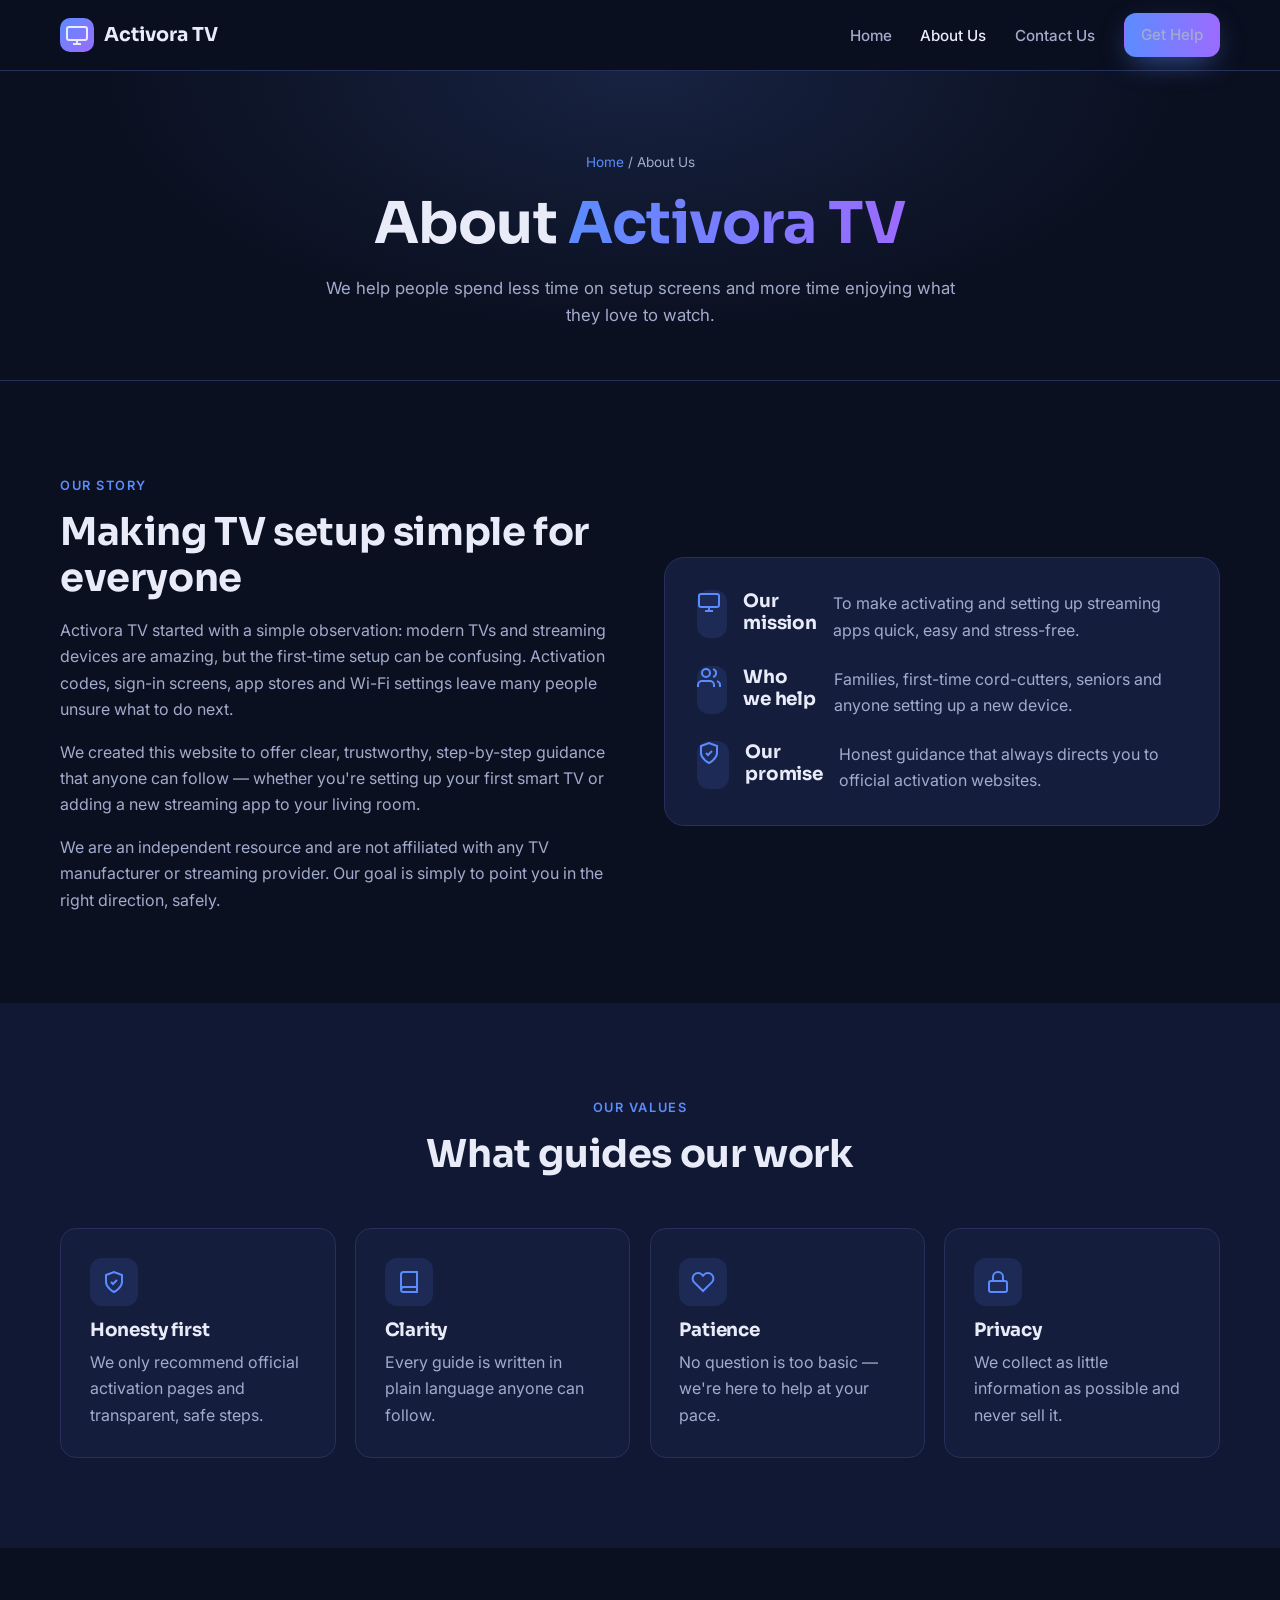
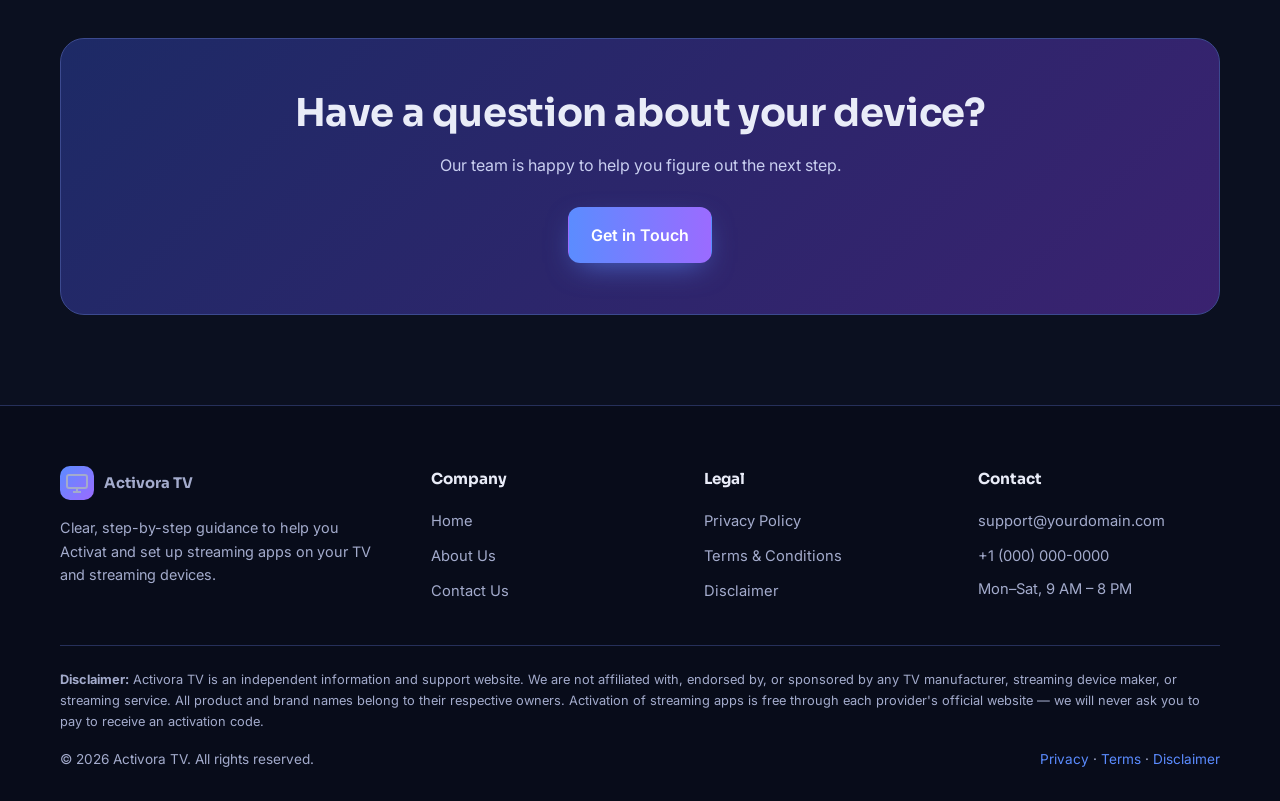
==== about.html @ 7fd3300e "Add files via upload" ====
<!DOCTYPE html>
<html lang="en">
<head>
<meta charset="UTF-8">
<meta name="viewport" content="width=device-width, initial-scale=1.0">
<title>About Us — Activora TV</title>
<meta name="description" content="Learn about Activora TV, an independent website offering clear guidance for activating streaming apps on TVs.">
<link rel="preconnect" href="https://fonts.googleapis.com">
<link rel="preconnect" href="https://fonts.gstatic.com" crossorigin>
<link href="https://fonts.googleapis.com/css2?family=Inter:wght@400;500;600;700&family=Sora:wght@600;700&display=swap" rel="stylesheet">
<link rel="stylesheet" href="style.css">
</head>
<body>
<header class="site-header">
  <nav class="container nav" aria-label="Main">
    <a href="index.html" class="logo"><span class="logo-mark"><svg width="24" height="24" fill="none" stroke="currentColor" stroke-width="2" viewBox="0 0 24 24"><rect x="2" y="4" width="20" height="13" rx="2"/><path d="M8 21h8M12 17v4"/></svg></span>Activora TV</a>
    <button class="nav-toggle" aria-label="Open menu" aria-expanded="false">&#9776;</button>
    <ul class="nav-links">
      <li><a href="index.html">Home</a></li><li><a href="about.html" class="active">About Us</a></li><li><a href="contact.html">Contact Us</a></li>
      <li><a href="contact.html" class="btn btn-primary btn-sm">Get Help</a></li>
    </ul>
  </nav>
</header>
<section class="page-hero">
  <div class="container">
    <div class="breadcrumb"><a href="index.html">Home</a> / About Us</div>
    <h1>About <span class="grad">Activora TV</span></h1>
    <p>We help people spend less time on setup screens and more time enjoying what they love to watch.</p>
  </div>
</section>

<main>
<section>
  <div class="container mission">
    <div>
      <span class="eyebrow">Our Story</span>
      <h2>Making TV setup simple for everyone</h2>
      <p style="margin-top:1rem">Activora TV started with a simple observation: modern TVs and streaming devices are amazing, but the first-time setup can be confusing. Activation codes, sign-in screens, app stores and Wi-Fi settings leave many people unsure what to do next.</p>
      <p>We created this website to offer clear, trustworthy, step-by-step guidance that anyone can follow — whether you're setting up your first smart TV or adding a new streaming app to your living room.</p>
      <p>We are an independent resource and are not affiliated with any TV manufacturer or streaming provider. Our goal is simply to point you in the right direction, safely.</p>
    </div>
    <div class="stat-card">
      <div><div class="icon"><svg width="24" height="24" fill="none" stroke="currentColor" stroke-width="2" viewBox="0 0 24 24"><rect x="2" y="4" width="20" height="13" rx="2"/><path d="M8 21h8M12 17v4"/></svg></div><div><h3>Our mission</h3><p>To make activating and setting up streaming apps quick, easy and stress-free.</p></div></div>
      <div><div class="icon"><svg width="24" height="24" fill="none" stroke="currentColor" stroke-width="2" viewBox="0 0 24 24"><path d="M17 21v-2a4 4 0 0 0-4-4H5a4 4 0 0 0-4 4v2"/><circle cx="9" cy="7" r="4"/><path d="M23 21v-2a4 4 0 0 0-3-3.9M16 3.1a4 4 0 0 1 0 7.8"/></svg></div><div><h3>Who we help</h3><p>Families, first-time cord-cutters, seniors and anyone setting up a new device.</p></div></div>
      <div><div class="icon"><svg width="24" height="24" fill="none" stroke="currentColor" stroke-width="2" viewBox="0 0 24 24"><path d="M12 22s8-4 8-10V5l-8-3-8 3v7c0 6 8 10 8 10z"/><path d="m9 12 2 2 4-4"/></svg></div><div><h3>Our promise</h3><p>Honest guidance that always directs you to official activation websites.</p></div></div>
    </div>
  </div>
</section>

<section class="alt">
  <div class="container">
    <div class="section-head">
      <span class="eyebrow">Our Values</span>
      <h2>What guides our work</h2>
    </div>
    <div class="grid-4 values"><div class="card"><div class="icon"><svg width="24" height="24" fill="none" stroke="currentColor" stroke-width="2" viewBox="0 0 24 24"><path d="M12 22s8-4 8-10V5l-8-3-8 3v7c0 6 8 10 8 10z"/><path d="m9 12 2 2 4-4"/></svg></div><h3>Honesty first</h3><p>We only recommend official activation pages and transparent, safe steps.</p></div><div class="card"><div class="icon"><svg width="24" height="24" fill="none" stroke="currentColor" stroke-width="2" viewBox="0 0 24 24"><path d="M4 19.5A2.5 2.5 0 0 1 6.5 17H20V2H6.5A2.5 2.5 0 0 0 4 4.5v15z"/><path d="M6.5 17A2.5 2.5 0 0 0 4 19.5 2.5 2.5 0 0 0 6.5 22H20v-5"/></svg></div><h3>Clarity</h3><p>Every guide is written in plain language anyone can follow.</p></div><div class="card"><div class="icon"><svg width="24" height="24" fill="none" stroke="currentColor" stroke-width="2" viewBox="0 0 24 24"><path d="M20.8 4.6a5.5 5.5 0 0 0-7.8 0L12 5.7l-1-1.1a5.5 5.5 0 0 0-7.8 7.8L12 21l8.8-8.6a5.5 5.5 0 0 0 0-7.8z"/></svg></div><h3>Patience</h3><p>No question is too basic — we're here to help at your pace.</p></div><div class="card"><div class="icon"><svg width="24" height="24" fill="none" stroke="currentColor" stroke-width="2" viewBox="0 0 24 24"><rect x="3" y="11" width="18" height="11" rx="2"/><path d="M7 11V7a5 5 0 0 1 10 0v4"/></svg></div><h3>Privacy</h3><p>We collect as little information as possible and never sell it.</p></div></div>
  </div>
</section>

<section>
  <div class="container">
    <div class="cta-box">
      <h2>Have a question about your device?</h2>
      <p>Our team is happy to help you figure out the next step.</p>
      <a href="contact.html" class="btn btn-primary">Get in Touch</a>
    </div>
  </div>
</section>
</main>
<footer class="site-footer">
  <div class="container">
    <div class="footer-grid">
      <div class="footer-about">
        <a href="index.html" class="logo"><span class="logo-mark"><svg width="24" height="24" fill="none" stroke="currentColor" stroke-width="2" viewBox="0 0 24 24"><rect x="2" y="4" width="20" height="13" rx="2"/><path d="M8 21h8M12 17v4"/></svg></span>Activora TV</a>
        <p>Clear, step-by-step guidance to help you Activat and set up streaming apps on your TV and streaming devices.</p>
      </div>
      <div>
        <h4>Company</h4>
        <ul>
          <li><a href="index.html">Home</a></li>
          <li><a href="about.html">About Us</a></li>
          <li><a href="contact.html">Contact Us</a></li>
        </ul>
      </div>
      <div>
        <h4>Legal</h4>
        <ul>
          <li><a href="privacy.html">Privacy Policy</a></li>
          <li><a href="terms.html">Terms &amp; Conditions</a></li>
          <li><a href="disclaimer.html">Disclaimer</a></li>
        </ul>
      </div>
      <div>
        <h4>Contact</h4>
        <ul>
          <li><a href="mailto:support@yourdomain.com">support@yourdomain.com</a></li>
          <li><a href="tel:+1(000)000-0000">+1 (000) 000-0000</a></li>
          <li style="color:var(--muted);font-size:.92rem">Mon–Sat, 9 AM – 8 PM</li>
        </ul>
      </div>
    </div>
    <p class="footer-disclaimer"><strong>Disclaimer:</strong> Activora TV is an independent information and support website. We are not affiliated with, endorsed by, or sponsored by any TV manufacturer, streaming device maker, or streaming service. All product and brand names belong to their respective owners. Activation of streaming apps is free through each provider's official website — we will never ask you to pay to receive an activation code.</p>
    <div class="footer-bottom">
      <span>&copy; <span id="year">2026</span> Activora TV. All rights reserved.</span>
      <span><a href="privacy.html">Privacy</a> · <a href="terms.html">Terms</a> · <a href="disclaimer.html">Disclaimer</a></span>
    </div>
  </div>
</footer>
<script src="main.js"></script>
</body>
</html>
---- style.css ----
:root{
  --bg:#0b1020; --bg-2:#111833; --card:#151d3d; --line:#26305a;
  --text:#e9ecf8; --muted:#a3abcc; --brand:#5b8cff; --brand-2:#9b6bff; --ok:#3ddc97;
  --radius:16px; --max:1160px;
}
*{box-sizing:border-box;margin:0;padding:0}
html{scroll-behavior:smooth}
body{font-family:'Inter',system-ui,-apple-system,Segoe UI,Roboto,sans-serif;background:var(--bg);color:var(--text);line-height:1.65;-webkit-font-smoothing:antialiased}
a{color:var(--brand);text-decoration:none}
a:hover{text-decoration:underline}
img,svg{display:block;max-width:100%}
.container{width:min(var(--max),92%);margin-inline:auto}
h1,h2,h3{font-family:'Sora','Inter',sans-serif;line-height:1.2;letter-spacing:-.01em}
h1{font-size:clamp(2.1rem,4.6vw,3.6rem)}
h2{font-size:clamp(1.7rem,3vw,2.4rem)}
h3{font-size:1.15rem}
p{color:var(--muted)}
.eyebrow{display:inline-block;font-size:.8rem;font-weight:600;letter-spacing:.12em;text-transform:uppercase;color:var(--brand);margin-bottom:.8rem}
.grad{background:linear-gradient(90deg,var(--brand),var(--brand-2));-webkit-background-clip:text;background-clip:text;color:transparent}

/* Header */
.site-header{position:sticky;top:0;z-index:50;background:rgba(11,16,32,.85);backdrop-filter:blur(10px);border-bottom:1px solid var(--line)}
.nav{display:flex;align-items:center;justify-content:space-between;height:70px}
.logo{display:flex;align-items:center;gap:.6rem;font-family:'Sora',sans-serif;font-weight:700;font-size:1.2rem;color:var(--text)}
.logo:hover{text-decoration:none}
.logo-mark{width:34px;height:34px;border-radius:10px;background:linear-gradient(135deg,var(--brand),var(--brand-2));display:grid;place-items:center}
.nav-links{display:flex;gap:1.8rem;list-style:none;align-items:center}
.nav-links a{color:var(--muted);font-weight:500;font-size:.95rem}
.nav-links a:hover,.nav-links a.active{color:var(--text);text-decoration:none}
.nav-toggle{display:none;background:none;border:1px solid var(--line);color:var(--text);border-radius:10px;padding:.45rem .7rem;font-size:1.1rem;cursor:pointer}

/* Buttons */
.btn{display:inline-flex;align-items:center;gap:.5rem;padding:.85rem 1.4rem;border-radius:12px;font-weight:600;border:1px solid transparent;cursor:pointer;font-size:1rem;transition:transform .15s,box-shadow .15s}
.btn:hover{text-decoration:none;transform:translateY(-2px)}
.btn-primary{background:linear-gradient(90deg,var(--brand),var(--brand-2));color:#fff;box-shadow:0 10px 30px -10px rgba(91,140,255,.7)}
.btn-ghost{border-color:var(--line);color:var(--text);background:transparent}
.btn-sm{padding:.55rem 1rem;font-size:.9rem}

/* Sections */
section{padding:90px 0}
.section-head{text-align:center;max-width:680px;margin:0 auto 3.2rem}
.section-head p{margin-top:.8rem;font-size:1.05rem}
.alt{background:var(--bg-2)}

/* Hero */
.hero{padding:90px 0 70px;position:relative;overflow:hidden}
.hero::before{content:"";position:absolute;inset:-30% -10% auto auto;width:640px;height:640px;background:radial-gradient(circle,rgba(155,107,255,.25),transparent 65%);pointer-events:none}
.hero-grid{display:grid;grid-template-columns:1.1fr .9fr;gap:3rem;align-items:center;position:relative}
.hero p.lead{font-size:1.15rem;margin:1.2rem 0 2rem;max-width:560px}
.hero-actions{display:flex;gap:1rem;flex-wrap:wrap}
.hero-points{display:flex;gap:1.5rem;flex-wrap:wrap;margin-top:2rem;list-style:none}
.hero-points li{display:flex;align-items:center;gap:.45rem;color:var(--muted);font-size:.92rem}
.tick{color:var(--ok);font-weight:700}
.tv{background:var(--card);border:1px solid var(--line);border-radius:22px;padding:18px;box-shadow:0 40px 80px -30px rgba(0,0,0,.6)}
.tv-screen{aspect-ratio:16/9;border-radius:12px;background:linear-gradient(135deg,#1b2552,#2b1d55);display:grid;place-items:center;text-align:center;padding:1rem}
.tv-screen small{color:var(--muted);display:block;margin-bottom:.6rem;font-size:.85rem}
.code{font-family:'Sora',monospace;font-size:clamp(1.6rem,3.4vw,2.4rem);letter-spacing:.3em;font-weight:700;color:#fff}
.tv-stand{width:30%;height:10px;margin:14px auto 0;border-radius:0 0 10px 10px;background:var(--line)}

/* Strip */
.strip{padding:28px 0;border-block:1px solid var(--line)}
.strip-grid{display:grid;grid-template-columns:repeat(4,1fr);gap:1rem;text-align:center}
.strip-grid strong{display:block;font-family:'Sora',sans-serif;font-size:1.05rem;color:var(--text)}
.strip-grid span{font-size:.88rem;color:var(--muted)}

/* Cards */
.grid-3{display:grid;grid-template-columns:repeat(3,1fr);gap:1.4rem}
.grid-4{display:grid;grid-template-columns:repeat(4,1fr);gap:1.2rem}
.grid-2{display:grid;grid-template-columns:repeat(2,1fr);gap:1.4rem}
.card{background:var(--card);border:1px solid var(--line);border-radius:var(--radius);padding:1.8rem;transition:border-color .2s,transform .2s}
.card:hover{border-color:#3a4785;transform:translateY(-3px)}
.card h3{margin:1rem 0 .5rem}
.icon{width:48px;height:48px;border-radius:12px;display:grid;place-items:center;background:rgba(91,140,255,.12);color:var(--brand)}
.step-num{width:42px;height:42px;border-radius:50%;display:grid;place-items:center;font-weight:700;background:linear-gradient(135deg,var(--brand),var(--brand-2));color:#fff;font-family:'Sora',sans-serif}
.device{text-align:center;padding:1.6rem 1rem}
.device .icon{margin:0 auto}
.device h3{font-size:1rem;margin:.9rem 0 .3rem}
.device p{font-size:.88rem}

/* Why choose us */
.why-grid{display:grid;grid-template-columns:.9fr 1.1fr;gap:3rem;align-items:center}
.why-list{display:grid;gap:1rem}
.why-item{display:flex;gap:1rem;background:var(--card);border:1px solid var(--line);border-radius:14px;padding:1.2rem 1.3rem}
.why-item h3{font-size:1.02rem;margin-bottom:.25rem}
.why-item p{font-size:.93rem}

/* Testimonials */
.testimonial{display:flex;flex-direction:column;gap:1rem}
.stars{color:#ffc857;letter-spacing:2px}
.testimonial blockquote{color:var(--text);font-size:1rem}
.person{display:flex;align-items:center;gap:.8rem;margin-top:auto}
.avatar{width:42px;height:42px;border-radius:50%;display:grid;place-items:center;font-weight:700;color:#fff;background:linear-gradient(135deg,#3b5bdb,#9b6bff)}
.person strong{display:block;font-size:.95rem}
.person span{font-size:.82rem;color:var(--muted)}
.sample-note{text-align:center;font-size:.8rem;color:var(--muted);margin-top:1.6rem;opacity:.8}

/* FAQ */
.faq{max-width:820px;margin:0 auto;display:grid;gap:.8rem}
.faq details{background:var(--card);border:1px solid var(--line);border-radius:14px;padding:1.1rem 1.3rem}
.faq summary{cursor:pointer;font-weight:600;list-style:none;display:flex;justify-content:space-between;gap:1rem}
.faq summary::-webkit-details-marker{display:none}
.faq summary::after{content:"+";color:var(--brand);font-size:1.3rem;line-height:1}
.faq details[open] summary::after{content:"–"}
.faq details p{margin-top:.8rem}

/* CTA */
.cta-box{background:linear-gradient(135deg,#1d2a66,#3a2270);border:1px solid #3c4a8f;border-radius:24px;padding:3.2rem;text-align:center}
.cta-box p{max-width:560px;margin:1rem auto 1.8rem;color:#c9cff0}

/* Page hero (inner pages) */
.page-hero{padding:80px 0 50px;text-align:center;border-bottom:1px solid var(--line);background:radial-gradient(ellipse at top,rgba(91,140,255,.15),transparent 60%)}
.page-hero p{max-width:640px;margin:1rem auto 0;font-size:1.05rem}
.breadcrumb{font-size:.85rem;color:var(--muted);margin-bottom:1rem}

/* Legal content */
.legal{max-width:820px;margin:0 auto}
.legal h2{font-size:1.35rem;margin:2.4rem 0 .8rem;color:var(--text)}
.legal p,.legal li{color:var(--muted);margin-bottom:.8rem}
.legal ul{padding-left:1.3rem}
.legal .updated{font-size:.9rem;padding:.8rem 1rem;border:1px solid var(--line);border-radius:10px;background:var(--card);display:inline-block}
.notice{background:rgba(91,140,255,.08);border:1px solid rgba(91,140,255,.35);border-radius:14px;padding:1.2rem 1.4rem;color:var(--text)}
.notice p{color:var(--text);margin:0}

/* About */
.values .card h3{margin-top:.8rem}
.mission{display:grid;grid-template-columns:1fr 1fr;gap:3rem;align-items:center}
.mission p+p{margin-top:1rem}
.stat-card{background:var(--card);border:1px solid var(--line);border-radius:20px;padding:2rem;display:grid;gap:1.4rem}
.stat-card div{display:flex;gap:1rem;align-items:flex-start}

/* Contact */
.contact-grid{display:grid;grid-template-columns:.85fr 1.15fr;gap:2.4rem}
.contact-info{display:grid;gap:1rem;align-content:start}
.contact-info .card{padding:1.3rem 1.4rem;display:flex;gap:1rem;align-items:flex-start}
.contact-info h3{margin:0 0 .2rem;font-size:1rem}
form .row{display:grid;grid-template-columns:1fr 1fr;gap:1rem}
label{display:block;font-size:.88rem;font-weight:500;margin-bottom:.4rem;color:var(--text)}
input,select,textarea{width:100%;padding:.8rem 1rem;border-radius:10px;border:1px solid var(--line);background:var(--bg);color:var(--text);font:inherit;margin-bottom:1.1rem}
input:focus,select:focus,textarea:focus{outline:none;border-color:var(--brand);box-shadow:0 0 0 3px rgba(91,140,255,.2)}
textarea{min-height:140px;resize:vertical}
.checkbox{display:flex;gap:.6rem;align-items:flex-start;font-size:.88rem;color:var(--muted);margin-bottom:1.2rem}
.checkbox input{width:auto;margin:.25rem 0 0}
.form-msg{display:none;margin-top:1rem;padding:1rem;border-radius:10px;background:rgba(61,220,151,.1);border:1px solid rgba(61,220,151,.4);color:var(--ok)}
.form-msg.show{display:block}

/* Footer */
.site-footer{border-top:1px solid var(--line);padding:60px 0 30px;background:#080c1a}
.footer-grid{display:grid;grid-template-columns:1.4fr 1fr 1fr 1fr;gap:2rem}
.footer-grid h4{font-family:'Sora',sans-serif;font-size:.95rem;margin-bottom:1rem}
.footer-grid ul{list-style:none;display:grid;gap:.55rem}
.footer-grid a{color:var(--muted);font-size:.92rem}
.footer-grid a:hover{color:var(--text)}
.footer-about p{font-size:.9rem;margin-top:1rem;max-width:320px}
.footer-disclaimer{margin-top:2.6rem;padding-top:1.4rem;border-top:1px solid var(--line);font-size:.8rem;color:var(--muted)}
.footer-bottom{display:flex;justify-content:space-between;flex-wrap:wrap;gap:1rem;margin-top:1rem;font-size:.85rem;color:var(--muted)}

/* Responsive */
@media (max-width:960px){
  .hero-grid,.why-grid,.mission,.contact-grid{grid-template-columns:1fr}
  .grid-3{grid-template-columns:1fr 1fr}
  .grid-4{grid-template-columns:1fr 1fr}
  .footer-grid{grid-template-columns:1fr 1fr}
  .strip-grid{grid-template-columns:1fr 1fr;gap:1.4rem}
}
@media (max-width:720px){
  .nav-toggle{display:block}
  .nav-links{display:none;position:absolute;top:70px;left:0;right:0;flex-direction:column;gap:0;background:var(--bg-2);border-bottom:1px solid var(--line);padding:.5rem 0}
  .nav-links.open{display:flex}
  .nav-links li{width:100%;text-align:center}
  .nav-links a{display:block;padding:.85rem}
  .nav-links .btn{margin:.5rem auto}
  .grid-3,.grid-2,form .row{grid-template-columns:1fr}
  section{padding:64px 0}
  .cta-box{padding:2.2rem 1.4rem}
  .footer-grid{grid-template-columns:1fr}
}
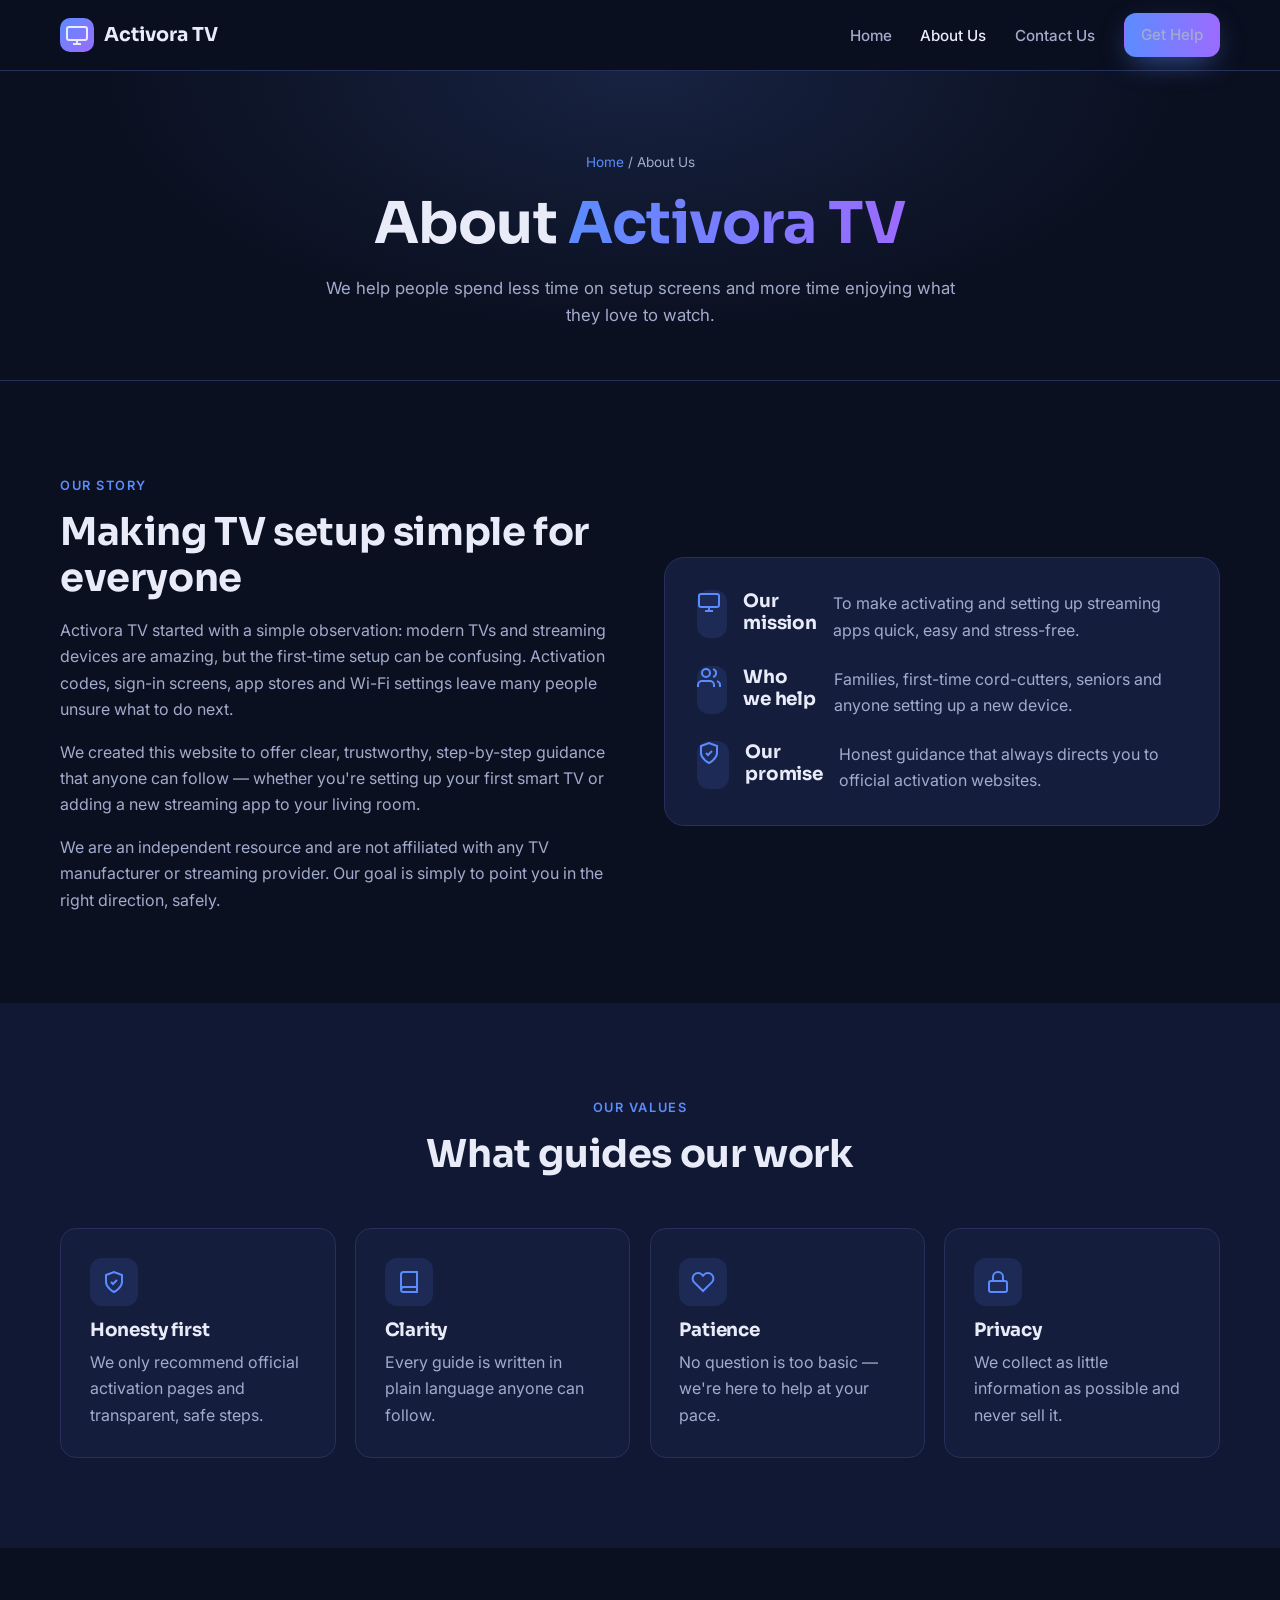
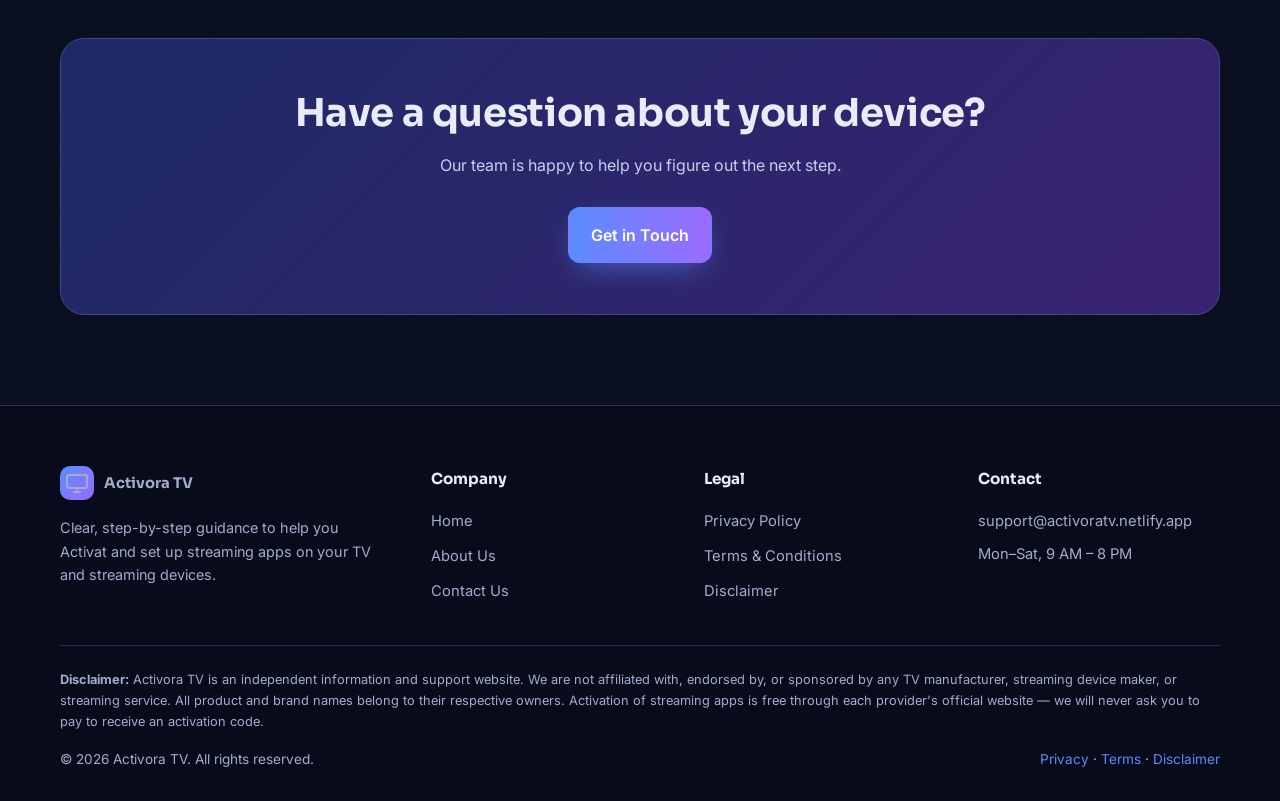
==== commit 1f7a5818: "Update about.html" ====
--- a/about.html
+++ b/about.html
@@ -93,8 +93,7 @@
       <div>
         <h4>Contact</h4>
         <ul>
-          <li><a href="mailto:support@yourdomain.com">support@yourdomain.com</a></li>
-          <li><a href="tel:+1(000)000-0000">+1 (000) 000-0000</a></li>
+          <li><a href="mailto:support@activoratv.netlify.app">support@activoratv.netlify.app</a></li>
           <li style="color:var(--muted);font-size:.92rem">Mon–Sat, 9 AM – 8 PM</li>
         </ul>
       </div>
